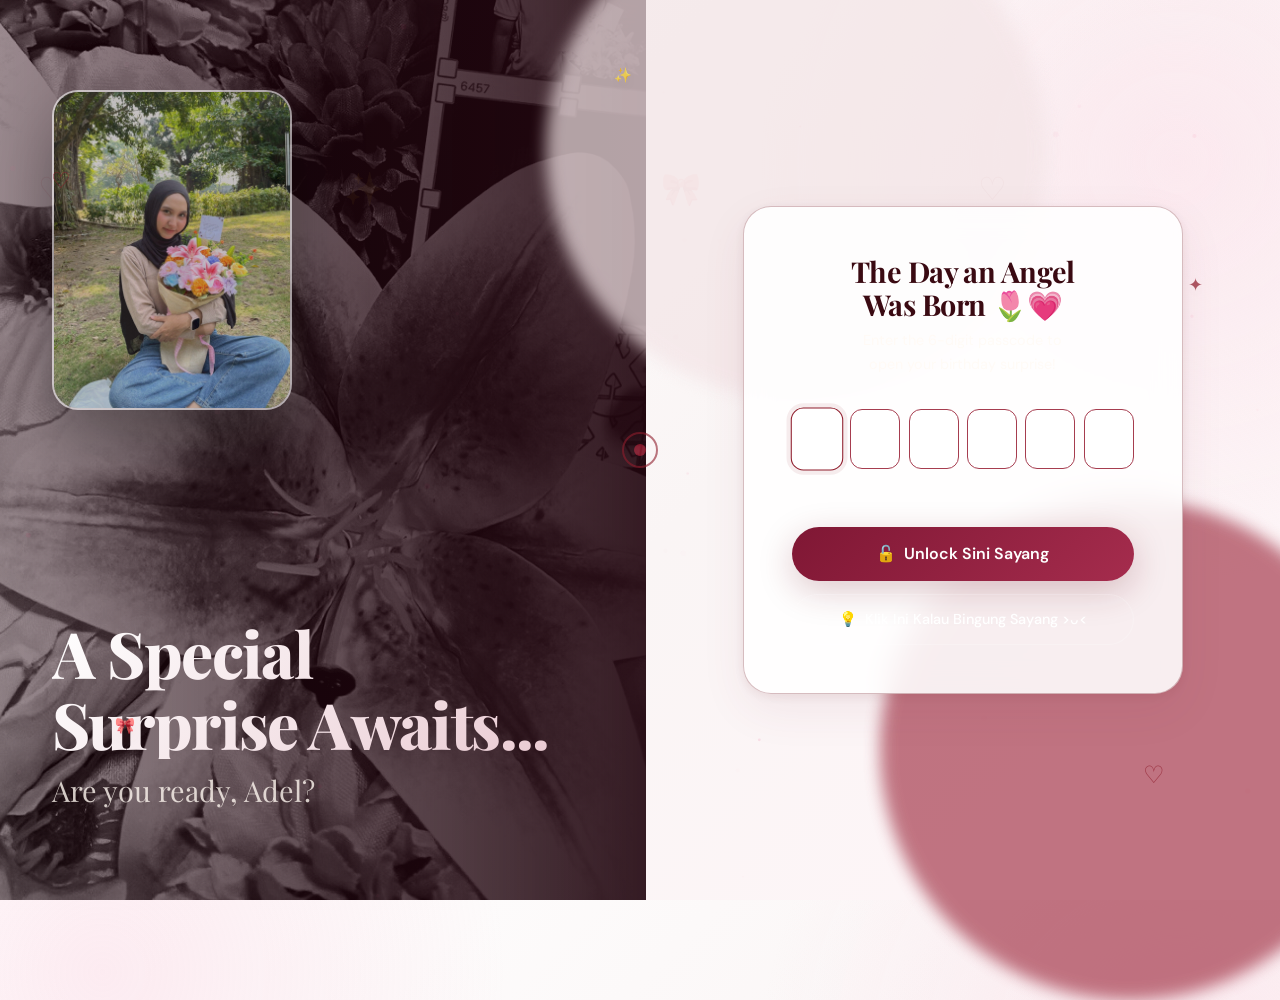
==== index.html @ 8560f9b0 "first commit" ====
<!DOCTYPE html>
<html lang="en">
<head>
  <meta charset="UTF-8">
  <meta name="viewport" content="width=device-width, initial-scale=1.0">
  <title>Enter the Vault 🔐</title>
  <link href="https://fonts.googleapis.com/css2?family=Playfair+Display:ital,wght@0,400;0,600;0,700;1,400;1,600&family=DM+Sans:wght@400;500;600;700" rel="stylesheet">
  <link rel="stylesheet" href="style.css">
</head>
<body>

  <!-- Custom Cursor -->
  <div id="cursor"></div>
  <div id="cursor-trail"></div>

  <!-- Background Particle Canvas -->
  <canvas id="bg-canvas"></canvas>

  <!-- Main Split Screen Layout -->
  <main class="split-screen">
    
    <!-- Left Panel: Large Visual Storytelling -->
    <div class="split-left">
      <img src="images/adel3.jpg" alt="Birthday Celebration Cover">
      <div class="split-left-overlay"></div>
      <div class="split-left-photo">
         <img src="images/adel1.jpg" alt="Birthday Celebration Cover">
      </div>
      <div class="split-left-content">
        
        <h1 class="split-left-title">A Special Surprise Awaits...</h1>
        <p class="split-left-subtitle">Are you ready to unlock it?</p>
      </div>
    </div>

    <!-- Right Panel: Passcode Entry Card -->
    <div class="split-right">
      <div class="hero-glow glow-1"></div>
      <div class="hero-glow glow-2"></div>
      
      <div class="passcode-card">
        <div class="passcode-title">The Day an Angel Was Born <span aria-hidden="true">🌷💗</span></div>
        <p class="passcode-subtitle">Enter the 6-digit passcode to open your birthday surprise!</p>
        
        <!-- 6-digit Inputs -->
        <div class="passcode-inputs">
          <input type="text" maxlength="1" class="digit-input" data-index="0" inputmode="numeric" pattern="[0-9]*" autocomplete="off" autofocus>
          <input type="text" maxlength="1" class="digit-input" data-index="1" inputmode="numeric" pattern="[0-9]*" autocomplete="off">
          <input type="text" maxlength="1" class="digit-input" data-index="2" inputmode="numeric" pattern="[0-9]*" autocomplete="off">
          <input type="text" maxlength="1" class="digit-input" data-index="3" inputmode="numeric" pattern="[0-9]*" autocomplete="off">
          <input type="text" maxlength="1" class="digit-input" data-index="4" inputmode="numeric" pattern="[0-9]*" autocomplete="off">
          <input type="text" maxlength="1" class="digit-input" data-index="5" inputmode="numeric" pattern="[0-9]*" autocomplete="off">
        </div>

        <div id="error-msg" class="error-message">Incorrect passcode. Try again!</div>

        <button class="btn-primary" id="btn-unlock">
          <span>🔓</span> Unlock Sini Sayang
        </button>
        <button class="btn-secondary" id="btn-hint">
          <span>💡</span> Klik Ini Kalau Bingung Sayang >ᴗ<
        </button>
      </div>
    </div>
  </main>

  <!-- Large Format Passcode Display Overlay (Requirement) -->
  <div class="large-passcode-overlay" id="large-passcode-overlay">
    <div class="large-passcode-content">
      <div class="large-passcode-lbl" id="overlay-lbl">Secret Passcode</div>
      <div class="large-passcode-digits" id="overlay-digits">130905</div>
      <p class="large-passcode-desc" id="overlay-desc">Use this passcode code to unlock your birthday surprise vault.</p>
      <button class="large-passcode-close" id="btn-close-overlay">Got It!</button>
    </div>
  </div>

  <!-- Shared JavaScript Libraries -->
  <script src="shared.js"></script>
  <script>
    const correctCode = "130905";
    const inputs = document.querySelectorAll(".digit-input");
    const errorMsg = document.getElementById("error-msg");
    const btnUnlock = document.getElementById("btn-unlock");
    const btnHint = document.getElementById("btn-hint");
    const overlay = document.getElementById("large-passcode-overlay");
    const overlayLbl = document.getElementById("overlay-lbl");
    const overlayDigits = document.getElementById("overlay-digits");
    const overlayDesc = document.getElementById("overlay-desc");
    const btnCloseOverlay = document.getElementById("btn-close-overlay");

    // Recipient customization lookup
    if (activeConfig && activeConfig.name) {
      document.querySelector(".split-left-subtitle").textContent = `Are you ready, ${activeConfig.name}?`;
    }

    // Auto-focusing next/previous inputs
    inputs.forEach((input, index) => {
      input.addEventListener("input", (e) => {
        const value = e.target.value;
        // Strip non-numbers
        e.target.value = value.replace(/[^0-9]/g, "");
        
        if (e.target.value.length === 1 && index < inputs.length - 1) {
          inputs[index + 1].focus();
        }
        
        // Auto validate if all inputs are full
        checkAutoValidate();
      });

      input.addEventListener("keydown", (e) => {
        if (e.key === "Backspace" && e.target.value.length === 0 && index > 0) {
          inputs[index - 1].focus();
        }
      });
    });

    function getEnteredPasscode() {
      let code = "";
      inputs.forEach(input => code += input.value);
      return code;
    }

    function checkAutoValidate() {
      const enteredCode = getEnteredPasscode();
      if (enteredCode.length === 6) {
        verifyPasscode(enteredCode);
      }
    }

    function verifyPasscode(code) {
      if (code === correctCode) {
        // Success: display passcode on screen in a large glowing format before proceeding
        errorMsg.classList.remove("show");
        playSuccessChime();
        if (window.createFirework) {
          window.createFirework(window.innerWidth / 2, window.innerHeight / 2);
        }

        // Show passcode on screen in large format before going to 2nd file
        overlayLbl.textContent = "Passcode Verified! 🔓";
        overlayDigits.textContent = correctCode;
        overlayDesc.textContent = "Unlocking the birthday surprise... Preparing the party cake!";
        // Hide close button so they don't click it during transition
        btnCloseOverlay.style.display = "none";
        overlay.classList.add("active");

        // Confetti burst
        if (typeof launchConfetti === "function") {
          launchConfetti();
        }

        // Redirect to 2nd page (cake.html) after a short delay
        setTimeout(() => {
          window.location.href = "cake.html";
        }, 2500);

      } else {
        // Error handling
        errorMsg.classList.add("show");
        inputs.forEach(input => {
          input.value = "";
          input.style.borderColor = "var(--primary)";
        });
        inputs[0].focus();
        setTimeout(() => {
          inputs.forEach(input => input.style.borderColor = "var(--border-glass)");
        }, 800);
      }
    }

    // Manual Unlock button click
    btnUnlock.addEventListener("click", () => {
      const code = getEnteredPasscode();
      if (code.length < 6) {
        errorMsg.textContent = "Please fill in all 6 digits!";
        errorMsg.classList.add("show");
        inputs[code.length].focus();
      } else {
        verifyPasscode(code);
      }
    });

    // Reveal passcode clue button click (displays passcode on screen in large format)
    btnHint.addEventListener("click", () => {
      initAudio();
      overlayLbl.textContent = "Passcode Clue 💡";
      overlayDigits.textContent = correctCode;
      overlayDesc.textContent = "Type this code in the boxes to unlock the special birthday surprise.";
      btnCloseOverlay.style.display = "inline-block";
      overlay.classList.add("active");
      playSuccessChime();
    });

    btnCloseOverlay.addEventListener("click", () => {
      overlay.classList.remove("active");
      inputs[0].focus();
    });
  </script>
</body>
</html>
---- style.css ----
/* ─── CUSTOM THEME VARIABLES ────────────────── */
:root {
  --primary: #ff4f7b;
  --primary-glow: rgba(255, 79, 123, 0.4);
  --secondary: #ffd166;
  --secondary-glow: rgba(255, 209, 102, 0.4);
  --accent: #ff9b6a;
  --lilac: #c77dff;
  --cream: #fff8f0;
  --dark: #1a0a2e;
  --mid: #2d124d;
  --bg-glass: rgba(255, 255, 255, 0.04);
  --border-glass: rgba(255, 255, 255, 0.08);
  --font-heading: 'Outfit', sans-serif;
  --font-body: 'DM Sans', sans-serif;
  --font-handwriting: 'Dancing Script', cursive;
  --shadow-glow: 0 8px 32px var(--primary-glow);
}

[data-theme="cosmic"] {
  --primary: #e0aaff;
  --primary-glow: rgba(224, 170, 255, 0.4);
  --secondary: #c77dff;
  --secondary-glow: rgba(199, 125, 255, 0.4);
  --accent: #9d4edd;
  --lilac: #5a189a;
  --dark: #10002b;
  --mid: #240046;
  --cream: #f3e5f5;
  --bg-glass: rgba(255, 255, 255, 0.03);
  --border-glass: rgba(199, 125, 255, 0.15);
}

[data-theme="emerald"] {
  --primary: #52b788;
  --primary-glow: rgba(82, 183, 136, 0.4);
  --secondary: #d4af37;
  --secondary-glow: rgba(212, 175, 55, 0.4);
  --accent: #74c69d;
  --lilac: #2d6a4f;
  --dark: #081c15;
  --mid: #1b4332;
  --cream: #e8f5e9;
  --bg-glass: rgba(255, 255, 255, 0.04);
  --border-glass: rgba(82, 183, 136, 0.15);
}

[data-theme="retro"] {
  --primary: #ff007f;
  --primary-glow: rgba(255, 0, 127, 0.5);
  --secondary: #00ffff;
  --secondary-glow: rgba(0, 255, 255, 0.5);
  --accent: #39ff14;
  --lilac: #bd00ff;
  --dark: #050505;
  --mid: #151515;
  --cream: #f0f0f0;
  --bg-glass: rgba(255, 255, 255, 0.05);
  --border-glass: rgba(255, 0, 127, 0.2);
}

/* ─── BASE RESET & STYLES ──────────────────── */
*, *::before, *::after { box-sizing: border-box; margin: 0; padding: 0; }
html { scroll-behavior: smooth; height: 100%; }
body {
  background: var(--dark);
  color: var(--cream);
  font-family: var(--font-body);
  overflow-x: hidden;
  min-height: 100vh;
  cursor: none;
  transition: background 0.5s ease;
  position: relative;
}

/* Custom Scrollbar */
::-webkit-scrollbar { width: 8px; height: 8px; }
::-webkit-scrollbar-track { background: var(--dark); }
::-webkit-scrollbar-thumb { background: var(--mid); border-radius: 99px; }
::-webkit-scrollbar-thumb:hover { background: var(--primary); }

/* ─── CANVAS CONFETTI BG ────────────────────── */
#bg-canvas {
  position: fixed; inset: 0; z-index: 0; pointer-events: none;
  opacity: .45;
}

/* ─── CUSTOM CURSOR ─────────────────────────── */
#cursor {
  width: 12px; height: 12px;
  background: var(--primary);
  border-radius: 50%;
  position: fixed; top: 0; left: 0;
  pointer-events: none; z-index: 99999;
  transform: translate3d(0, 0, 0) translate(-50%,-50%);
  mix-blend-mode: screen;
  transition: background 0.3s;
}
#cursor-trail {
  width: 36px; height: 36px;
  border: 2px solid var(--secondary);
  border-radius: 50%;
  position: fixed; top: 0; left: 0;
  pointer-events: none; z-index: 99998;
  transform: translate3d(0, 0, 0) translate(-50%,-50%);
  opacity: .6;
  transition: width 0.25s, height 0.25s, border-color 0.25s, background 0.25s;
}

/* ─── KEYFRAME ANIMATIONS ────────────────────── */
@keyframes floatGlow {
  0%,100% { transform: translate(0,0) scale(1); }
  50%      { transform: translate(30px,-30px) scale(1.15); }
}
@keyframes fadeUp   { from { opacity:0; transform:translateY(30px); } to { opacity:1; transform:none; } }
@keyframes fadeDown { from { opacity:0; transform:translateY(-20px); } to { opacity:1; transform:none; } }
@keyframes flicker {
  0% { transform: scale(1) rotate(-2deg); }
  100% { transform: scale(1.1) rotate(2deg); }
}
@keyframes heartbeat {
  0%,100% { transform: scale(1); }
  14%      { transform: scale(1.2); }
  28%      { transform: scale(1); }
  42%      { transform: scale(1.15); }
  56%      { transform: scale(1); }
}
@keyframes riseUp {
  0%   { transform: translateY(0) rotate(-8deg); opacity: 0; }
  10%  { opacity: .7; }
  90%  { opacity: .7; }
  100% { transform: translateY(-110vh) rotate(8deg); opacity: 0; }
}
@keyframes rotateSlow { to { transform: rotate(360deg); } }
@keyframes pulseGlow {
  0%, 100% { box-shadow: 0 0 15px var(--primary-glow); }
  50% { box-shadow: 0 0 30px var(--primary); }
}
@keyframes floatUpStar {
  0% { transform: translateY(100vh) scale(0); opacity: 0; }
  10% { opacity: 1; }
  90% { opacity: 1; }
  100% { transform: translateY(-20vh) translateX(var(--star-tx)) scale(1.5) rotate(720deg); opacity: 0; }
}
@keyframes shake {
  0%, 100% { transform: scale(1.05) rotate(0deg); box-shadow: 0 0 25px var(--secondary); }
  25% { transform: scale(1.05) rotate(-3deg); }
  75% { transform: scale(1.05) rotate(3deg); }
}

/* Confetti Falling */
.confetti-piece {
  position: fixed; top: -10px;
  width: 8px; height: 14px;
  border-radius: 2px;
  pointer-events: none; z-index: 9997;
  animation: confettiFall linear forwards;
}
@keyframes confettiFall {
  0%   { transform: translate(0,0) rotateZ(0deg);   opacity: 1; }
  100% { transform: translate(var(--tx), 100vh) rotateZ(720deg); opacity: 0; }
}

/* ─── GLOWS & BACKGROUND EFFECTS ──────────────── */
.hero-glow {
  position: absolute;
  width: 500px; height: 500px;
  border-radius: 50%;
  filter: blur(120px);
  opacity: .2;
  pointer-events: none;
  z-index: 0;
}
.glow-1 { background: var(--primary); top: -100px; left: -100px; animation: floatGlow 8s ease-in-out infinite; }
.glow-2 { background: var(--lilac); bottom: -100px; right: -100px; animation: floatGlow 10s ease-in-out infinite reverse; }
.glow-3 { background: var(--secondary); top: 35%; left: 35%; width: 250px; height: 250px; animation: floatGlow 6s ease-in-out infinite 2s; }

/* ─── LAYOUTS & CONTAINERS ────────────────────── */
.reveal { opacity: 0; transform: translateY(40px); transition: opacity .8s ease, transform .8s ease; }
.reveal.visible { opacity: 1; transform: none; }

.section-label {
  font-size: .75rem; letter-spacing: .25em; text-transform: uppercase;
  color: var(--lilac); margin-bottom: 0.5rem;
  font-weight: 700;
  text-align: center;
}
.section-title {
  font-family: var(--font-heading);
  font-size: clamp(2rem, 6vw, 3.5rem);
  font-weight: 700;
  text-align: center; margin-bottom: 1rem;
}
.section-title em {
  font-style: italic;
  background: linear-gradient(135deg, var(--secondary), var(--accent));
  -webkit-background-clip: text; -webkit-text-fill-color: transparent; background-clip: text;
}
.divider {
  max-width: 200px; height: 2px; margin: 1rem auto;
  background: linear-gradient(90deg, transparent, var(--secondary), transparent);
}

/* ─── PAGE 1: PASSCODE SPLIT SCREEN ───────────── */
.split-screen {
  display: flex;
  min-height: 100vh;
  width: 100%;
}
.split-left {
  flex: 1.2;
  position: relative;
  background: linear-gradient(135deg, var(--mid), var(--dark));
  display: flex;
  align-items: center;
  justify-content: center;
  overflow: hidden;
}
.split-left img {
  width: 100%;
  height: 100%;
  object-fit: cover;
  opacity: 0.75;
  filter: contrast(1.1) brightness(0.85);
  transition: transform 12s ease;
}
.split-screen:hover .split-left img {
  transform: scale(1.08);
}
.split-left-overlay {
  position: absolute;
  inset: 0;
  background: linear-gradient(to right, rgba(26, 10, 46, 0.4), var(--dark));
  z-index: 1;
}
.split-left-photo {
  position: absolute;
  top: 10%;
  left: 8%;
  width: 240px;
  height: 320px;
  border-radius: 26px;
  overflow: hidden;
  border: 2px solid rgba(255, 255, 255, 0.18);
  box-shadow: 0 30px 70px rgba(0, 0, 0, 0.35);
  background: rgba(255, 255, 255, 0.05);
  z-index: 2;
}
.split-left-photo img {
  width: 100%;
  height: 100%;
  object-fit: cover;
  display: block;
}
.split-left-content {
  position: absolute;
  bottom: 10%;
  left: 8%;
  z-index: 2;
  max-width: 80%;
  text-align: left;
}
.split-left-title {
  font-family: var(--font-heading);
  font-size: clamp(2.5rem, 5vw, 4.5rem);
  font-weight: 800;
  line-height: 1.1;
  background: linear-gradient(135deg, #fff, var(--secondary));
  -webkit-background-clip: text; -webkit-text-fill-color: transparent;
}
.split-left-subtitle {
  font-size: 1.2rem;
  color: rgba(255, 248, 240, 0.8);
  margin-top: 1rem;
  font-family: var(--font-handwriting);
  font-size: 1.8rem;
}

.split-right {
  flex: 1;
  display: flex;
  flex-direction: column;
  align-items: center;
  justify-content: center;
  padding: 3rem;
  position: relative;
  z-index: 2;
}

.passcode-card {
  background: var(--bg-glass);
  border: 1px solid var(--border-glass);
  border-radius: 28px;
  padding: 3rem;
  width: 100%;
  max-width: 440px;
  text-align: center;
  backdrop-filter: blur(20px);
  -webkit-backdrop-filter: blur(20px);
  box-shadow: 0 15px 35px rgba(0,0,0,0.3);
  z-index: 10;
  animation: fadeUp 0.8s ease;
}

.passcode-title {
  font-family: var(--font-heading);
  font-size: 1.8rem;
  font-weight: 700;
  margin-bottom: 0.5rem;
}
.passcode-subtitle {
  font-size: 0.9rem;
  color: rgba(255,248,240,0.6);
  margin-bottom: 2rem;
}

/* Digits entries */
.passcode-inputs {
  display: flex;
  justify-content: space-between;
  gap: 8px;
  margin-bottom: 1.5rem;
}
.digit-input {
  width: 50px;
  height: 60px;
  background: rgba(255,255,255,0.05);
  border: 1px solid var(--border-glass);
  border-radius: 12px;
  font-family: var(--font-heading);
  font-size: 1.8rem;
  font-weight: 700;
  text-align: center;
  color: var(--cream);
  transition: all 0.3s cubic-bezier(0.175, 0.885, 0.32, 1.275);
}
.digit-input:focus {
  outline: none;
  border-color: var(--primary);
  background: rgba(255, 79, 123, 0.1);
  box-shadow: 0 0 12px var(--primary-glow);
  transform: scale(1.05);
}

.btn-primary {
  display: inline-flex;
  align-items: center;
  justify-content: center;
  gap: 8px;
  width: 100%;
  background: linear-gradient(135deg, var(--primary), var(--accent));
  color: #fff;
  border: none;
  border-radius: 99px;
  padding: 0.9rem 2rem;
  font-size: 1rem;
  font-weight: 600;
  cursor: none;
  box-shadow: var(--shadow-glow);
  transition: all 0.3s;
  margin-top: 1rem;
}
.btn-primary:hover {
  transform: translateY(-2px);
  box-shadow: 0 12px 40px var(--primary-glow);
}

.btn-secondary {
  display: inline-flex;
  align-items: center;
  justify-content: center;
  gap: 8px;
  width: 100%;
  background: rgba(255,255,255,0.05);
  border: 1px solid var(--border-glass);
  color: var(--secondary);
  border-radius: 99px;
  padding: 0.8rem 2rem;
  font-size: 0.9rem;
  font-weight: 500;
  cursor: none;
  transition: all 0.3s;
  margin-top: 0.8rem;
}
.btn-secondary:hover {
  background: rgba(255, 209, 102, 0.15);
  border-color: var(--secondary);
}

/* Large Passcode Overlay */
.large-passcode-overlay {
  position: fixed;
  inset: 0;
  background: rgba(10, 3, 20, 0.95);
  backdrop-filter: blur(25px);
  -webkit-backdrop-filter: blur(25px);
  display: flex;
  flex-direction: column;
  align-items: center;
  justify-content: center;
  z-index: 1000;
  opacity: 0;
  pointer-events: none;
  transition: opacity 0.5s ease;
}
.large-passcode-overlay.active {
  opacity: 1;
  pointer-events: all;
}
.large-passcode-content {
  text-align: center;
  transform: scale(0.9);
  transition: transform 0.5s cubic-bezier(0.175, 0.885, 0.32, 1.275);
}
.large-passcode-overlay.active .large-passcode-content {
  transform: scale(1);
}
.large-passcode-lbl {
  font-size: 1.1rem;
  text-transform: uppercase;
  letter-spacing: 0.3em;
  color: var(--secondary);
  margin-bottom: 1.5rem;
}
.large-passcode-digits {
  font-family: var(--font-heading);
  font-size: clamp(4rem, 15vw, 9rem);
  font-weight: 800;
  line-height: 1;
  letter-spacing: 0.15em;
  padding-left: 0.15em;
  background: linear-gradient(135deg, #fff 20%, var(--primary) 60%, var(--secondary) 100%);
  -webkit-background-clip: text;
  -webkit-text-fill-color: transparent;
  filter: drop-shadow(0 0 30px var(--primary-glow));
  animation: pulseGlow 2.5s infinite;
}
.large-passcode-desc {
  margin-top: 2rem;
  font-size: 1.1rem;
  color: rgba(255,248,240,0.6);
  max-width: 400px;
}
.large-passcode-close {
  margin-top: 3rem;
  background: var(--bg-glass);
  border: 1px solid var(--border-glass);
  padding: 0.8rem 2rem;
  color: var(--cream);
  border-radius: 99px;
  cursor: none;
  font-weight: 600;
  transition: all 0.3s;
}
.large-passcode-close:hover {
  background: var(--cream);
  color: var(--dark);
}

.error-message {
  color: var(--primary);
  font-size: 0.85rem;
  margin-top: 8px;
  height: 18px;
  opacity: 0;
  transition: opacity 0.3s;
}
.error-message.show {
  opacity: 1;
}

/* ─── PAGE 2: CAKE & LOADING SCREEN ───────────── */
.loading-container {
  display: flex;
  flex-direction: column;
  align-items: center;
  justify-content: center;
  min-height: 100vh;
  padding: 2rem;
  text-align: center;
  position: relative;
  z-index: 10;
}
.loading-cake {
  margin-bottom: 2rem;
  animation: bounce 1.8s ease-in-out infinite alternate;
}
@keyframes bounce {
  0% { transform: translateY(0) scale(1); }
  100% { transform: translateY(-15px) scale(1.02); }
}

.loading-cake svg {
  width: 150px;
  height: 150px;
}

.loading-text {
  font-family: var(--font-handwriting);
  font-size: clamp(2rem, 5vw, 3.5rem);
  color: var(--secondary);
  margin-bottom: 0.5rem;
  animation: fadeUp 1s ease;
}
.loading-subtext {
  font-size: 1.1rem;
  color: rgba(255, 248, 240, 0.7);
  margin-bottom: 2.5rem;
  letter-spacing: 0.05em;
}

.progress-container {
  width: 100%;
  max-width: 380px;
  background: rgba(255, 255, 255, 0.05);
  border: 1px solid var(--border-glass);
  height: 8px;
  border-radius: 99px;
  overflow: hidden;
  position: relative;
}
.progress-bar-fill {
  height: 100%;
  background: linear-gradient(90deg, var(--primary), var(--secondary));
  width: 0%;
  border-radius: 99px;
  transition: width 0.1s linear;
}
.progress-counter {
  margin-top: 1rem;
  font-family: var(--font-heading);
  font-size: 1.2rem;
  font-weight: 700;
  color: var(--primary);
}

/* ─── PAGE 3: CELEBRATION & WISH ─────────────── */
.celebration-hero {
  min-height: 100vh;
  display: flex;
  flex-direction: column;
  align-items: center;
  justify-content: center;
  text-align: center;
  padding: 3rem 2rem;
  position: relative;
  z-index: 5;
}
.celebration-title-container {
  margin-bottom: 2rem;
  animation: fadeDown 1.2s cubic-bezier(0.16, 1, 0.3, 1);
}
.celebration-eyebrow {
  font-family: var(--font-handwriting);
  font-size: clamp(2rem, 5vw, 3.2rem);
  color: var(--accent);
  margin-bottom: 0.5rem;
}
.celebration-giant-text {
  font-family: var(--font-heading);
  font-size: clamp(4.5rem, 14vw, 10rem);
  font-weight: 900;
  line-height: 0.9;
  letter-spacing: -0.04em;
  background: linear-gradient(135deg, #fff 10%, var(--primary) 40%, var(--secondary) 85%);
  -webkit-background-clip: text;
  -webkit-text-fill-color: transparent;
  filter: drop-shadow(0 0 40px var(--primary-glow));
}
.celebration-subtitle {
  font-size: 1.25rem;
  color: rgba(255,248,240,0.7);
  max-width: 600px;
  margin: 1.5rem auto 0;
  line-height: 1.6;
}

/* Interactive Wishing Well Component */
.wish-card-panel {
  background: var(--bg-glass);
  border: 1px solid var(--border-glass);
  border-radius: 28px;
  padding: 3rem 2.5rem;
  width: 100%;
  max-width: 580px;
  margin: 4rem auto 0;
  backdrop-filter: blur(16px);
  -webkit-backdrop-filter: blur(16px);
  box-shadow: 0 20px 50px rgba(0,0,0,0.3);
  text-align: center;
  position: relative;
  z-index: 10;
}
.wish-card-panel::before {
  content: '🌟';
  font-size: 2.2rem;
  position: absolute;
  top: -24px;
  left: calc(50% - 1.1rem);
  filter: drop-shadow(0 0 10px var(--secondary));
}
.wish-form {
  display: flex;
  flex-direction: column;
  gap: 1.2rem;
  margin-top: 2rem;
  text-align: left;
}
.wish-input-group {
  display: flex;
  flex-direction: column;
  gap: 0.5rem;
}
.wish-input-group label {
  font-size: 0.75rem;
  font-weight: 700;
  text-transform: uppercase;
  letter-spacing: 0.1em;
  color: var(--secondary);
}
.wish-input, .wish-textarea {
  background: rgba(255,255,255,0.05);
  border: 1px solid var(--border-glass);
  color: var(--cream);
  padding: 0.9rem 1.2rem;
  border-radius: 12px;
  font-family: inherit;
  font-size: 0.95rem;
  transition: all 0.3s;
}
.wish-textarea {
  resize: none;
  height: 100px;
}
.wish-input:focus, .wish-textarea:focus {
  outline: none;
  border-color: var(--primary);
  background: rgba(255, 79, 123, 0.05);
  box-shadow: 0 0 10px rgba(255, 79, 123, 0.2);
}

.candle-interactive-box {
  display: flex;
  flex-direction: column;
  align-items: center;
  margin: 2rem 0;
  position: relative;
}
.glow-star-particle {
  position: fixed;
  pointer-events: none;
  font-size: 1.8rem;
  z-index: 999;
  animation: floatUpStar 2.5s cubic-bezier(0.25, 1, 0.5, 1) forwards;
}

/* Virtual Cake & Candles */
.cake {
  position: relative; width: 200px; height: 160px;
  margin-top: 35px; cursor: pointer;
}
.layer {
  position: absolute; width: 100%; border-radius: 20px 20px 10px 10px;
  box-shadow: 0 8px 25px rgba(0,0,0,0.3);
}
.layer-bottom {
  bottom: 0; height: 60px; background: #8d5b4c;
  border-bottom: 8px solid var(--mid);
}
.layer-bottom::before {
  content:''; position: absolute; top:0; left:0; width:100%; height:15px;
  background: var(--primary); border-radius: 20px 20px 0 0;
}
.layer-middle {
  bottom: 40px; left: 10px; width: 180px; height: 50px;
  background: #f7ede2;
}
.layer-middle::before {
  content:''; position: absolute; top:0; left:0; width:100%; height:12px;
  background: var(--secondary); border-radius: 20px 20px 0 0;
}
.layer-top {
  bottom: 80px; left: 20px; width: 160px; height: 45px;
  background: var(--lilac);
  border-radius: 15px 15px 5px 5px;
}
.layer-top::before {
  content:''; position: absolute; top:0; left:0; width:100%; height:10px;
  background: #fff8f0; border-radius: 15px 15px 0 0;
}
.candles-container {
  position: absolute; bottom: 115px; left: 0; width: 100%;
  display: flex; justify-content: center; gap: 12px;
}
.candle {
  position: relative; width: 8px; height: 40px;
  background: linear-gradient(to right, var(--secondary), var(--accent));
  border-radius: 3px 3px 0 0;
}
.wick {
  position: absolute; top: -5px; left: 3px; width: 2px; height: 5px;
  background: #2a085c;
}
.flame {
  position: absolute; top: -16px; left: -2px; width: 12px; height: 18px;
  background: radial-gradient(circle at bottom, #fff, var(--secondary) 40%, var(--primary) 80%);
  border-radius: 50% 50% 20% 20% / 60% 60% 40% 40%;
  animation: flicker 1s infinite alternate;
  box-shadow: 0 0 15px var(--secondary);
  z-index: 50;
  transition: transform 0.3s ease, opacity 0.3s ease;
}
.flame.blown {
  transform: scale(0); opacity: 0; pointer-events: none;
}

/* Sticky Wishes Wall */
.wishes-section {
  padding: 6rem 2rem;
  max-width: 1000px;
  margin: 0 auto;
  position: relative;
  z-index: 5;
}
.wishes-grid {
  display: grid;
  grid-template-columns: repeat(auto-fill, minmax(260px, 1fr));
  grid-auto-rows: minmax(320px, auto);
  gap: 2rem;
  width: 100%;
  margin-top: 3rem;
  align-items: stretch;
}
.sticky-note {
  background: #6B0F1A; color: #fff;
  padding: 2.2rem 1.8rem; border-radius: 4px;
  box-shadow: 5px 10px 20px rgba(0,0,0,0.2);
  min-height: 320px; display: flex; flex-direction: column;
  justify-content: space-between;
  position: relative;
  transform: rotate(var(--rot));
  transition: transform 0.3s, box-shadow 0.3s;
}
.sticky-note::before {
  content: ''; position: absolute; top: 0; left: 0; right: 0; height: 12px;
  background: rgba(0,0,0,0.06);
}
.sticky-note::after {
  content: '📌'; position: absolute; top: -14px; left: calc(50% - 10px);
  font-size: 1.3rem;
}
.sticky-note:hover {
  transform: scale(1.06) rotate(0deg);
  box-shadow: 10px 15px 30px rgba(0,0,0,0.3);
  z-index: 10;
}
.sticky-note.color-pink { background: #8F1D2C; color: #FFFFFF; }
.sticky-note.color-blue { background: #a2e2fc; color: #022d42; }
.sticky-note.color-purple { background: #A63D4F; color: #FFFFFF; }
.sticky-note.color-gold { background: #ffe494; color: #403002; }
.sticky-note.color-green { background: #b4f5cd; color: #033014; }
.sticky-note.color-black { background: #2d2d2d; color: #ffffff; }
.sticky-icon { font-size: 2rem; margin-bottom: 0.5rem; }
.sticky-text { font-family: var(--font-handwriting); font-size: 1.35rem; line-height: 1.5; flex-grow: 1; overflow-wrap: break-word; word-break: break-word; }
.sticky-author { text-align: right; font-size: 0.85rem; font-weight: 700; margin-top: 1rem; opacity: 0.75; overflow-wrap: break-word; word-break: break-word; }

/* ─── PAGE 4: PHOTO GALLERY CAROUSEL ────────── */
.gallery-container {
  max-width: 900px;
  margin: 3rem auto 0;
  padding: 0 2rem;
  position: relative;
  z-index: 5;
}
.gallery-slider-wrapper {
  position: relative;
  width: 100%;
  overflow: hidden;
  border-radius: 20px;
  min-height: 440px;
  display: flex;
  align-items: center;
}
.gallery-slides {
  display: flex;
  transition: transform 0.6s cubic-bezier(0.25, 1, 0.5, 1);
  width: 100%;
  height: 100%;
}
.gallery-slide-item {
  min-width: 100%;
  padding: 1rem;
  display: flex;
  justify-content: center;
  align-items: center;
}

/* Polaroid Card formatting */
.polaroid-card {
  background: #fff;
  padding: 1.2rem 1.2rem 2.8rem 1.2rem;
  box-shadow: 0 15px 35px rgba(0,0,0,0.35);
  border-radius: 4px;
  width: 100%;
  max-width: 320px;
  transform: rotate(var(--rot, 0deg));
  transition: transform 0.4s ease, box-shadow 0.3s;
  cursor: none;
}
.polaroid-card:hover {
  transform: scale(1.05) rotate(0deg);
  box-shadow: 0 25px 50px rgba(0,0,0,0.45);
}
.polaroid-card {
  --img-pos-y: 20%; /* default vertical focus for images (tune this value) */
}

.polaroid-card img {
  width: 100%;
  height: 280px; /* slightly taller so subject fits better */
  object-fit: cover; /* fill the frame while preserving aspect ratio */
  object-position: center var(--img-pos-y); /* vertical offset to better show heads */
  transition: object-position 180ms ease; /* smooth adjustments when changing the var */
  border: 1px solid rgba(0,0,0,0.08);
}
.polaroid-caption {
  font-family: var(--font-handwriting);
  font-size: 1.6rem;
  color: #2d1a5c;
  text-align: center;
  margin-top: 1rem;
  font-weight: 700;
}

/* Slider navigation arrows */
.slider-arrow {
  position: absolute;
  top: 50%;
  transform: translateY(-50%);
  width: 50px;
  height: 50px;
  border-radius: 50%;
  background: var(--bg-glass);
  border: 1px solid var(--border-glass);
  color: var(--cream);
  font-size: 1.2rem;
  display: flex;
  align-items: center;
  justify-content: center;
  cursor: none;
  z-index: 10;
  transition: all 0.3s;
  backdrop-filter: blur(10px);
}
.slider-arrow:hover {
  background: var(--primary);
  border-color: var(--primary);
  color: #fff;
  box-shadow: 0 0 15px var(--primary-glow);
}
.slider-arrow.prev { left: 0px; }
.slider-arrow.next { right: 0px; }

.slider-dots {
  display: flex;
  justify-content: center;
  gap: 8px;
  margin-top: 2rem;
}
.slider-dot {
  width: 10px;
  height: 10px;
  border-radius: 50%;
  background: rgba(255,255,255,0.2);
  border: none;
  cursor: none;
  transition: all 0.3s;
}
.slider-dot.active {
  background: var(--primary);
  width: 24px;
  border-radius: 99px;
  box-shadow: 0 0 10px var(--primary-glow);
}

/* ─── MUSIC PLAYER ──────────────────────────── */
.music-section {
  padding: 5rem 2rem;
  text-align: center;
  position: relative;
  z-index: 5;
}
.music-player {
  display: inline-flex; flex-direction: column; align-items: center;
  background: var(--bg-glass);
  border: 1px solid var(--border-glass);
  backdrop-filter: blur(12px);
  -webkit-backdrop-filter: blur(12px);
  border-radius: 28px; padding: 2.5rem 3rem;
  max-width: 360px; width: 100%;
  margin: 2rem auto 0;
  gap: 1.5rem;
  box-shadow: 0 15px 40px rgba(0,0,0,0.25);
}
.music-cover {
  width: 130px; height: 130px; border-radius: 50%;
  background: linear-gradient(135deg, var(--primary), var(--lilac), var(--secondary));
  display: flex; align-items: center; justify-content: center;
  font-size: 3.2rem;
  box-shadow: 0 0 40px var(--primary-glow);
  animation: spin 8s linear infinite paused;
}
.music-cover.playing { animation-play-state: running; }

.music-info { text-align: center; }
.music-title {
  font-family: var(--font-heading);
  font-size: 1.25rem; font-weight: 700;
}
.music-sub { font-size: .8rem; color: rgba(255,248,240,.4); margin-top: .2rem; }
.music-controls { display: flex; align-items: center; gap: 1.5rem; }
.ctrl-btn {
  background: none; border: none; cursor: none;
  color: rgba(255,248,240,.5); font-size: 1.4rem;
  transition: color .2s, transform .2s;
}
.ctrl-btn:hover { color: var(--secondary); transform: scale(1.2); }
.ctrl-btn.main {
  width: 56px; height: 56px; border-radius: 50%;
  background: linear-gradient(135deg, var(--primary), var(--accent));
  color: #fff; font-size: 1.5rem;
  display: flex; align-items: center; justify-content: center;
  box-shadow: 0 8px 30px var(--primary-glow);
  transition: transform .2s, box-shadow .2s;
}
.ctrl-btn.main:hover { transform: scale(1.1); box-shadow: 0 12px 40px var(--primary-glow); }
.progress-bar {
  width: 100%; height: 4px;
  background: rgba(255,255,255,.1); border-radius: 99px; overflow: hidden;
}
.progress-fill {
  height: 100%;
  background: linear-gradient(90deg, var(--primary), var(--secondary));
  border-radius: 99px; width: 0%;
  transition: width 0.1s linear;
}

/* ─── TIMELINE ──────────────────────────────── */
.timeline-section {
  padding: 6rem 2rem;
  max-width: 750px;
  margin: 0 auto;
  position: relative;
  z-index: 5;
}
.timeline {
  position: relative; margin-top: 3.5rem;
}
.timeline::before {
  content: ''; position: absolute; left: 50%; top: 0; bottom: 0;
  width: 2px;
  background: linear-gradient(180deg, var(--primary), var(--lilac), transparent);
  transform: translateX(-50%);
}
.tl-item {
  display: flex; align-items: flex-start; gap: 2.5rem;
  margin-bottom: 3.5rem; position: relative;
}
.tl-item:nth-child(even) { flex-direction: row-reverse; }
.tl-content {
  flex: 1;
  background: var(--bg-glass);
  border: 1px solid var(--border-glass);
  backdrop-filter: blur(12px);
  -webkit-backdrop-filter: blur(12px);
  border-radius: 20px; padding: 1.6rem 1.8rem;
  transition: transform .3s, border-color .3s;
}
.tl-content:hover {
  transform: translateY(-4px); border-color: var(--secondary-glow);
}
.tl-dot {
  width: 44px; height: 44px; border-radius: 50%; flex-shrink: 0;
  background: linear-gradient(135deg, var(--primary), var(--lilac));
  display: flex; align-items: center; justify-content: center;
  font-size: 1.3rem;
  box-shadow: 0 0 20px var(--primary-glow);
  z-index: 1;
}
.tl-year {
  font-size: .8rem; letter-spacing: .15em; text-transform: uppercase;
  color: var(--secondary); margin-bottom: .4rem;
  font-weight: 700;
}
.tl-title {
  font-family: var(--font-heading);
  font-weight: 700; font-size: 1.1rem;
}
.tl-desc {
  font-size: .9rem; color: rgba(255,248,240,.6);
  margin-top: .4rem; line-height: 1.6;
}

/* ─── CUSTOM DRAWER DRAWER ────────────────────── */
.customizer-toggle {
  position: fixed; bottom: 25px; right: 25px;
  width: 56px; height: 56px; border-radius: 50%;
  background: linear-gradient(135deg, var(--primary), var(--accent));
  box-shadow: 0 8px 30px var(--primary-glow);
  display: flex; align-items: center; justify-content: center;
  font-size: 1.5rem; color: #fff; cursor: none; z-index: 9999;
  border: none; transition: transform 0.3s, box-shadow 0.3s;
  animation: rotateSlow 15s linear infinite;
}
.customizer-toggle:hover {
  transform: scale(1.1); box-shadow: 0 12px 40px var(--primary-glow);
}

.drawer {
  position: fixed; top: 0; right: -400px; width: 400px; height: 100vh;
  background: rgba(26, 10, 46, 0.96);
  backdrop-filter: blur(20px);
  -webkit-backdrop-filter: blur(20px);
  border-left: 1px solid var(--border-glass);
  box-shadow: -10px 0 40px rgba(0,0,0,0.5);
  z-index: 100000; display: flex; flex-direction: column;
  transition: right 0.4s cubic-bezier(0.16, 1, 0.3, 1);
}
.drawer.open { right: 0; }

.drawer-header {
  padding: 1.5rem; border-bottom: 1px solid var(--border-glass);
  display: flex; justify-content: space-between; align-items: center;
}
.drawer-title { font-family: var(--font-heading); font-size: 1.25rem; font-weight: 700; color: var(--secondary); }
.drawer-close { background: none; border: none; font-size: 1.8rem; color: var(--cream); cursor: none; }

.drawer-content {
  padding: 1.5rem; overflow-y: auto; flex-grow: 1;
  display: flex; flex-direction: column; gap: 1.2rem;
}
.form-group {
  display: flex; flex-direction: column; gap: 0.4rem;
  text-align: left;
}
.form-label { font-size: 0.8rem; font-weight: 700; text-transform: uppercase; letter-spacing: 0.05em; color: rgba(255,248,240,0.6); }
.form-control {
  background: rgba(255,255,255,0.05); border: 1px solid var(--border-glass);
  border-radius: 8px; padding: 0.65rem 0.8rem; color: var(--cream);
  font-family: inherit; font-size: 0.9rem; transition: border-color 0.2s;
}
.form-control:focus { outline: none; border-color: var(--primary); }

.theme-options {
  display: flex; gap: 0.6rem; margin-top: 0.2rem;
}
.theme-opt {
  flex: 1; height: 36px; border-radius: 8px; border: 2px solid transparent;
  cursor: none; display: flex; align-items: center; justify-content: center;
  font-size: 0.75rem; font-weight: 700; text-transform: uppercase; color: #fff;
  transition: all 0.2s;
  text-shadow: 0 1px 3px rgba(0,0,0,0.4);
}
.theme-opt.selected { border-color: #fff; transform: scale(1.04); }
.theme-opt.theme-rose { background: linear-gradient(135deg, #ff4f7b, #ffd166); }
.theme-opt.theme-cosmic { background: linear-gradient(135deg, #e0aaff, #5a189a); }
.theme-opt.theme-emerald { background: linear-gradient(135deg, #52b788, #d4af37); }
.theme-opt.theme-retro { background: linear-gradient(135deg, #ff007f, #00ffff); }

.drawer-footer {
  padding: 1.5rem; border-top: 1px solid var(--border-glass);
  display: flex; flex-direction: column; gap: 0.8rem;
}
.drawer-btn {
  width: 100%; padding: 0.8rem; border-radius: 10px; font-weight: 700;
  font-size: 0.9rem; border: none; cursor: none; transition: all 0.3s;
  display: flex; align-items: center; justify-content: center; gap: 0.5rem;
}
.drawer-btn.save { background: linear-gradient(135deg, var(--primary), var(--accent)); color: #fff; }
.drawer-btn.save:hover { box-shadow: 0 4px 15px var(--primary-glow); }
.drawer-btn.reset { background: rgba(255,255,255,0.05); color: rgba(255,248,240,0.6); }
.drawer-btn.reset:hover { background: rgba(255,255,255,0.1); color: var(--cream); }

/* ─── FOOTER ────────────────────────────────── */
footer {
  position: relative; z-index: 5;
  text-align: center; padding: 4rem 2rem;
  border-top: 1px solid rgba(255,255,255,.06);
}
.footer-heart {
  font-size: 2.5rem;
  display: inline-block;
  animation: heartbeat 1.2s ease-in-out infinite;
}
.footer-text {
  font-family: var(--font-handwriting);
  font-size: 1.8rem; color: rgba(255,248,240,.5);
  margin-top: .6rem;
}

/* ─── MEDIA QUERY RESPONSIVENESS ────────────── */
@media (max-width: 900px) {
  .split-screen {
    flex-direction: column;
  }
  .split-left {
    min-height: 40vh;
  }
  .split-left-content {
    bottom: 8%;
    left: 8%;
  }
  .split-right {
    padding: 2.5rem 1.5rem;
  }
  .passcode-card {
    padding: 2.2rem 1.5rem;
  }
}
@media (max-width: 600px) {
  .slider-arrow {
    display: none; /* Swipe/drag or dots are better on mobile */
  }
  .timeline::before { left: 20px; }
  .tl-item, .tl-item:nth-child(even) { flex-direction: row; }
  .music-player { padding: 2rem 1.5rem; }
  .drawer { width: 100%; right: -100%; }
}


/* ═══════════════════════════════════════════════
   MAROON BIRTHDAY THEME
   Visual-only enhancement — existing interactions preserved.
   ═══════════════════════════════════════════════ */
:root {
  --primary: #6B0F1A !important;
  --primary-glow: rgba(107,15,26,.28) !important;
  --secondary: #8F1D2C !important;
  --secondary-glow: rgba(143,29,44,.20) !important;
  --accent: #B33A4B !important;
  --lilac: #A63D4F !important;
  --cream: #3A0A12 !important;
  --dark: #FAF5F5 !important;
  --mid: #F3E4E6 !important;
  --bg-glass: rgba(255,255,255,.82) !important;
  --border-glass: rgba(107,15,26,.28) !important;
  --shadow-glow: 0 10px 35px rgba(107,15,26,.22) !important;
  --font-heading: 'Outfit', sans-serif;
  --font-body: 'DM Sans', sans-serif;
  --font-handwriting: 'Dancing Script', cursive;
}
[data-theme="cosmic"], [data-theme="emerald"], [data-theme="retro"], [data-theme="rose"] {
  --primary: #6B0F1A !important;
  --primary-glow: rgba(107,15,26,.28) !important;
  --secondary: #8F1D2C !important;
  --secondary-glow: rgba(143,29,44,.20) !important;
  --accent: #B33A4B !important;
  --lilac: #A63D4F !important;
  --dark: #FAF5F5 !important;
  --mid: #F3E4E6 !important;
  --cream: #3A0A12 !important;
  --bg-glass: rgba(255,255,255,.82) !important;
  --border-glass: rgba(107,15,26,.28) !important;
}
body {
  background:
    radial-gradient(circle at 8% 8%, rgba(248,187,208,.28), transparent 28%),
    radial-gradient(circle at 92% 18%, rgba(252,228,236,.7), transparent 30%),
    linear-gradient(135deg,#fff,#FAF5F5 55%,#fff5f8) !important;
  color: #3A0A12 !important;
  cursor: auto;
}
body::before {
  content: "♡   ✨   🎀   ♡";
  position: fixed; inset: 0; pointer-events:none; z-index: 1;
  color: rgba(143,29,44,.10); font-size: 2rem; letter-spacing: 5vw;
  padding: 6vh 3vw; white-space: pre-wrap; line-height: 30vh;
}
#bg-canvas { opacity: .20 !important; z-index: 1; }
#cursor, #cursor-trail { z-index: 100001; }
::selection { background:#A63D4F; color:#3A0A12; }
::-webkit-scrollbar-track { background:#F8F0F2; }
::-webkit-scrollbar-thumb { background:#A63D4F; }
::-webkit-scrollbar-thumb:hover { background:#8F1D2C; }

h1,h2,h3,h4,.section-title,.celebration-giant-text,.split-left-title {
  color:#6B0F1A !important;
}
.section-label,.celebration-eyebrow,.tl-year {
  color:#8F1D2C !important;
}
.section-title,.celebration-giant-text {
  text-shadow: 0 5px 24px rgba(143,29,44,.10);
}
.divider {
  background: linear-gradient(90deg,transparent,#6B0F1A,#8F1D2C,#6B0F1A,transparent) !important;
  box-shadow:0 0 15px rgba(107,15,26,.22);
}
.hero-glow {
  opacity:.7 !important;
  filter:blur(8px);
}
.glow-1 { background:#F3E4E6 !important; }
.glow-2 { background:#A63D4F !important; }
.glow-3 { background:#E8C7CC !important; }

button, .btn, .cta-button, .drawer-btn {
  border-radius:999px !important;
  transition:transform .25s ease, box-shadow .25s ease, filter .25s ease !important;
}
button:hover, .btn:hover, .cta-button:hover, .drawer-btn:hover {
  transform:translateY(-2px) scale(1.025);
}
button:active, .btn:active, .cta-button:active, .drawer-btn:active {
  transform:scale(.97);
}
.cta-button, .drawer-btn.save, .customizer-toggle {
  background:linear-gradient(135deg,#6B0F1A,#8F1D2C) !important;
  box-shadow:0 10px 28px rgba(143,29,44,.20) !important;
}
.passcode-card,.tl-content,.music-player,.wish-card,.message-card,.letter-card,.card,
.gallery-card,.video-card {
  background:rgba(255,255,255,.88) !important;
  border-color:rgba(107,15,26,.28) !important;
  box-shadow:0 16px 45px rgba(122,48,75,.08), 0 3px 12px rgba(107,15,26,.08) !important;
  backdrop-filter:blur(14px);
  -webkit-backdrop-filter:blur(14px);
}
.passcode-card:hover,.tl-content:hover,.wish-card:hover,.gallery-card:hover {
  border-color:#6B0F1A !important;
  box-shadow:0 18px 50px rgba(143,29,44,.12) !important;
}
input,textarea,select,.form-control {
  background:#fff !important;
  color:#3A0A12 !important;
  border-color:#A63D4F !important;
}
input:focus,textarea:focus,.form-control:focus {
  border-color:#8F1D2C !important;
  box-shadow:0 0 0 4px rgba(143,29,44,.08) !important;
}
.drawer {
  background:rgba(255,250,251,.97) !important;
  border-left-color:#A63D4F !important;
  box-shadow:-12px 0 40px rgba(122,48,75,.12) !important;
}
.drawer-close { color:#6B0F1A !important; }
.form-label { color:#7A3542 !important; }
.drawer-btn.reset {
  background:#F3E4E6 !important; color:#6B0F1A !important;
}
.theme-opt { text-shadow:none !important; color:#fff !important; }
.theme-opt.theme-rose,.theme-opt.theme-cosmic,.theme-opt.theme-emerald,.theme-opt.theme-retro {
  background:linear-gradient(135deg,#A63D4F,#8F1D2C) !important;
}
footer {
  border-top-color:#F3E4E6 !important;
  background:rgba(255,255,255,.45);
}
.footer-text { color:#8F5360 !important; }
.tl-desc { color:#76505A !important; }

/* Scrapbook / polaroid treatment for common gallery/photo elements */
.gallery-item img,.photo-card img,.polaroid img,.memory-photo img {
  border-radius:10px !important;
}
.polaroid,.photo-card,.gallery-item {
  background:#fff !important;
  border:1px solid #A63D4F !important;
  box-shadow:0 12px 30px rgba(122,48,75,.10) !important;
}
.polaroid:nth-child(odd),.photo-card:nth-child(odd) { transform:rotate(-1.5deg); }
.polaroid:nth-child(even),.photo-card:nth-child(even) { transform:rotate(1.5deg); }
.polaroid:hover,.photo-card:hover,.gallery-item:hover {
  transform:translateY(-7px) rotate(0deg) scale(1.015) !important;
}

/* Cute decorative layer */
.girl-decor {
  position:fixed; z-index:2; pointer-events:none; user-select:none;
  color:#8F1D2C; opacity:.72; font-family:var(--font-handwriting);
  text-shadow:0 5px 18px rgba(143,29,44,.12);
  animation:girlFloat 5s ease-in-out infinite;
}
.girl-decor.d1 {left:4%;top:18%;font-size:1.35rem;}
.girl-decor.d2 {right:6%;top:30%;font-size:1.1rem;animation-delay:1s;}
.girl-decor.d3 {left:9%;bottom:18%;font-size:1rem;animation-delay:2s;}
.girl-decor.d4 {right:9%;bottom:12%;font-size:1.5rem;animation-delay:3s;}
.girl-decor.d5 {left:48%;top:7%;font-size:.9rem;animation-delay:.5s;}
@keyframes girlFloat {
  0%,100%{transform:translateY(0) rotate(-4deg);opacity:.45}
  50%{transform:translateY(-12px) rotate(4deg);opacity:.9}
}
@keyframes softHeartPulse {
  0%,100%{transform:scale(1)}
  50%{transform:scale(1.12)}
}
.footer-heart { color:#8F1D2C; animation:softHeartPulse 1.4s ease-in-out infinite !important; }
@media (max-width:700px){
  body::before { font-size:1.25rem; letter-spacing:3vw; }
  .girl-decor.d3,.girl-decor.d4 { display:none; }
}



/* ═══════════════════════════════════════════════
   RESPONSIVE POLISH • MOBILE + TABLET + DESKTOP
   Keeps existing functionality while improving typography
   and spacing across screen sizes.
   ═══════════════════════════════════════════════ */
html { font-size: 16px; }
img { max-width: 100%; }
button, input, textarea, select { font: inherit; }

/* Index / vault page typography */
.split-left-content {
  width: min(84%, 720px);
  max-width: 720px;
}
.split-left-title {
  margin: 0;
  text-wrap: balance;
  letter-spacing: -0.025em;
}
.split-left-subtitle {
  margin: .75rem 0 0;
  line-height: 1.35;
  text-wrap: balance;
}
.passcode-title {
  line-height: 1.15;
  letter-spacing: -0.02em;
  text-wrap: balance;
}
.passcode-subtitle {
  line-height: 1.65;
  max-width: 34rem;
  margin-left: auto;
  margin-right: auto;
  text-wrap: balance;
}
.section-title, .section-label, .tl-title, .tl-desc,
.card h3, .card p, .wish-card h3, .wish-card p,
.message-card h3, .message-card p, .letter-card p {
  overflow-wrap: anywhere;
}

/* Prevent wide flex/grid children from causing horizontal scrolling */
.split-left, .split-right, .passcode-card,
main, section, article, .card, .gallery-card, .video-card,
.music-player, .letter-card, .message-card, .wish-card, .tl-content {
  min-width: 0;
}

@media (max-width: 1100px) {
  .split-left-title { font-size: clamp(2.35rem, 5vw, 3.8rem); }
  .split-left-photo { width: 190px; height: 255px; }
  .split-right { padding: 2.25rem; }
}

@media (max-width: 900px) {
  .split-screen {
    min-height: 100svh;
    flex-direction: column;
  }
  .split-left {
    flex: none;
    min-height: 46svh;
    height: auto;
  }
  .split-left > img {
    position: absolute;
    inset: 0;
  }
  .split-left-overlay {
    background: linear-gradient(180deg, rgba(255,255,255,.04) 0%, rgba(255,250,251,.16) 45%, rgba(255,250,251,.94) 100%) !important;
  }
  .split-left-photo {
    top: 7%;
    left: 7%;
    width: clamp(120px, 25vw, 180px);
    height: clamp(160px, 34vw, 240px);
  }
  .split-left-content {
    left: 7%;
    bottom: 7%;
    width: 86%;
    max-width: 680px;
  }
  .split-left-title {
    max-width: 12ch;
    font-size: clamp(2.25rem, 7vw, 3.6rem);
    line-height: 1.05;
  }
  .split-left-subtitle {
    font-size: clamp(1.35rem, 3.8vw, 1.75rem);
  }
  .split-right {
    flex: none;
    width: 100%;
    min-height: 54svh;
    padding: clamp(1.25rem, 5vw, 2.5rem);
  }
  .passcode-card {
    max-width: 560px;
    padding: clamp(1.5rem, 5vw, 2.4rem);
  }
  .passcode-inputs {
    justify-content: center;
    gap: clamp(7px, 2vw, 12px);
  }
}

@media (max-width: 600px) {
  body { overflow-x: hidden; }
  .split-left {
    min-height: 48svh;
  }
  .split-left-photo {
    top: 6%;
    left: 6%;
    width: 112px;
    height: 150px;
    border-radius: 18px;
    box-shadow: 0 14px 35px rgba(122,48,75,.14);
  }
  .split-left-content {
    left: 6%;
    bottom: 7%;
    width: 88%;
  }
  .split-left-title {
    max-width: 11ch;
    font-size: clamp(2rem, 10vw, 2.8rem);
    line-height: 1.03;
    letter-spacing: -0.035em;
  }
  .split-left-subtitle {
    margin-top: .55rem;
    font-size: clamp(1.25rem, 6vw, 1.55rem);
  }
  .split-right {
    min-height: 52svh;
    padding: 1rem;
    align-items: stretch;
  }
  .passcode-card {
    width: 100%;
    max-width: none;
    padding: 1.35rem 1rem 1.25rem;
    border-radius: 24px;
  }
  .passcode-title {
    font-size: clamp(1.45rem, 6vw, 1.8rem);
  }
  .passcode-subtitle {
    font-size: .84rem;
    line-height: 1.55;
    margin-bottom: 1.35rem;
  }
  .passcode-inputs {
    gap: 6px;
    margin-bottom: 1.1rem;
  }
  .digit-input {
    flex: 1 1 0;
    width: auto;
    max-width: 52px;
    min-width: 0;
    height: 54px;
    border-radius: 13px;
    font-size: 1.5rem;
  }
  .btn-primary, .btn-secondary {
    min-height: 48px;
    padding: .75rem 1rem;
    font-size: .9rem;
  }
  .hero-glow { width: 260px; height: 260px; }
  .large-passcode-content {
    width: min(90vw, 480px);
    padding: 1rem;
  }
  .large-passcode-lbl {
    font-size: .75rem;
    letter-spacing: .16em;
  }
  .large-passcode-digits {
    font-size: clamp(3rem, 17vw, 5.5rem);
    letter-spacing: .08em;
  }
  .large-passcode-desc {
    max-width: 320px;
    margin: 1.25rem auto 0;
    font-size: .9rem;
    line-height: 1.55;
  }
  .large-passcode-close { margin-top: 1.75rem; }

  /* General pages: readable gutters and headings */
  .section-title {
    font-size: clamp(1.8rem, 9vw, 2.6rem);
    line-height: 1.1;
    padding-inline: .75rem;
  }
  .section-label {
    font-size: .68rem;
    letter-spacing: .16em;
  }
  .divider { max-width: 130px; }
  .music-player { padding: 1.25rem 1rem; }
  footer { padding: 2.5rem 1rem; }
  .footer-text { font-size: 1.45rem; }
}

@media (max-width: 380px) {
  .split-left { min-height: 45svh; }
  .split-left-photo { width: 96px; height: 128px; }
  .split-left-title { font-size: 1.85rem; }
  .split-left-subtitle { font-size: 1.15rem; }
  .passcode-card { padding-inline: .75rem; }
  .passcode-inputs { gap: 4px; }
  .digit-input { height: 50px; font-size: 1.35rem; }
}

/* Devices without hover should never rely on hover-only behavior. */
@media (hover: none), (pointer: coarse) {
  #cursor, #cursor-trail { display: none !important; }
  .split-screen:hover .split-left img { transform: none; }
  button:hover, .btn:hover, .cta-button:hover, .drawer-btn:hover { transform: none; }
}

@media (prefers-reduced-motion: reduce) {
  *, *::before, *::after {
    scroll-behavior: auto !important;
    animation-duration: .01ms !important;
    animation-iteration-count: 1 !important;
    transition-duration: .01ms !important;
  }
}

/* =========================================================
   BIRTHDAY REDESIGN — MAROON / WHITE + MOBILE FIRST
   ========================================================= */
:root {
  --primary: #7f1734;
  --primary-glow: rgba(127, 23, 52, .30);
  --secondary: #ffffff;
  --secondary-glow: rgba(255,255,255,.25);
  --accent: #b85c73;
  --lilac: #e8c7cf;
  --cream: #fffaf9;
  --dark: #240811;
  --mid: #4a1021;
  --bg-glass: rgba(255,255,255,.075);
  --border-glass: rgba(255,255,255,.14);
  --font-heading: 'Playfair Display', serif;
  --font-body: 'DM Sans', sans-serif;
  --font-handwriting: 'Playfair Display', serif;
  --shadow-glow: 0 12px 35px rgba(127,23,52,.28);
}

/* All selectable themes now stay within the requested maroon/white palette. */
[data-theme="cosmic"], [data-theme="emerald"], [data-theme="retro"], [data-theme="rose"] {
  --primary: #7f1734;
  --primary-glow: rgba(127,23,52,.30);
  --secondary: #ffffff;
  --secondary-glow: rgba(255,255,255,.25);
  --accent: #b85c73;
  --lilac: #e8c7cf;
  --dark: #240811;
  --mid: #4a1021;
  --cream: #fffaf9;
  --bg-glass: rgba(255,255,255,.075);
  --border-glass: rgba(255,255,255,.14);
}

html, body { max-width: 100%; }
body {
  background:
    radial-gradient(circle at 15% 10%, rgba(184,92,115,.18), transparent 30%),
    radial-gradient(circle at 85% 80%, rgba(127,23,52,.16), transparent 32%),
    var(--dark);
  line-height: 1.6;
}
a, button, input, textarea { -webkit-tap-highlight-color: transparent; }
img, video { max-width: 100%; }
button, a { touch-action: manipulation; }

/* Cleaner sections */
.section-title { letter-spacing: -.025em; }
.section-label { color: #e8c7cf; }
.divider { background: linear-gradient(90deg, transparent, #fff, transparent); }

/* PASSCODE / LANDING */
.split-screen { min-height: 100svh; }
.split-left { min-width: 0; background: linear-gradient(135deg,#4a1021,#240811); }
.split-left-overlay { background: linear-gradient(to right, rgba(36,8,17,.18), rgba(36,8,17,.88)); }
.split-left-title {
  background: linear-gradient(135deg,#fff,#e8c7cf);
  -webkit-background-clip:text; background-clip:text;
}
.split-left-photo {
  border-color: rgba(255,255,255,.55);
}
.passcode-card {
  background: rgba(255,255,255,.07);
  border-color: rgba(255,255,255,.18);
}
.digit-input {
  border-color: rgba(255,255,255,.16);
}
.btn-primary {
  background: linear-gradient(135deg,#7f1734,#a52c4d);
  color:#fff;
}
.btn-secondary {
  color:#fff;
  border-color:rgba(255,255,255,.18);
}
.btn-secondary:hover { background:rgba(127,23,52,.45); border-color:#fff; }

/* CELEBRATION */
.celebration-hero {
  padding: 7rem 1.25rem 5rem;
  min-height: auto;
}
.celebration-title-container { width:min(100%, 900px); }
.celebration-giant-text {
  color:#fff;
  letter-spacing:.02em;
}
.celebration-subtitle {
  max-width: 650px;
  margin: 1rem auto 0;
  color: rgba(255,250,249,.72);
}
.wish-card-panel {
  width:min(100%, 760px);
  margin:3rem auto 0;
  padding:clamp(1.5rem,4vw,3rem);
  border-color:rgba(255,255,255,.16);
}
.wish-form { width:100%; }
.candle-interactive-box { width:100%; }
.cake { margin-inline:auto; }
.wishes-section {
  padding: 5rem 1.25rem 6rem;
}
.wishes-grid {
  width:min(100%, 920px);
  margin:3rem auto 0;
  display:flex !important;
  justify-content:center;
  align-items:center;
}
.single-wish-note {
  --rot: 0deg !important;
  width:min(100%, 760px) !important;
  min-height:360px !important;
  padding:clamp(2rem,5vw,4rem) !important;
  transform:rotate(0deg) !important;
  background:
    linear-gradient(145deg, rgba(255,255,255,.98), rgba(255,245,247,.98)) !important;
  color:#4a1021 !important;
  border:1px solid rgba(127,23,52,.12) !important;
  border-radius:24px !important;
  box-shadow:0 25px 70px rgba(0,0,0,.24), 0 4px 0 rgba(127,23,52,.12) !important;
  display:flex;
  flex-direction:column;
  justify-content:center;
  align-items:center;
  text-align:center;
  position:relative;
}
.single-wish-note::before {
  content:"";
  position:absolute;
  top:-12px;
  left:50%;
  transform:translateX(-50%);
  width:100px;
  height:26px;
  border-radius:4px;
  background:rgba(127,23,52,.16);
  box-shadow:0 2px 8px rgba(0,0,0,.08);
}
.single-wish-note .sticky-icon {
  color:#7f1734;
  font-size:2rem;
  margin-bottom:.5rem;
}
.single-wish-note .sticky-kicker {
  font-size:.72rem;
  letter-spacing:.2em;
  text-transform:uppercase;
  font-weight:700;
  color:#a04a61;
  margin-bottom:1.25rem;
}
.single-wish-note .sticky-text {
  max-width:620px;
  color:#4a1021 !important;
  font-family:var(--font-heading);
  font-size:clamp(1.35rem,3.5vw,2.25rem);
  line-height:1.45;
  font-weight:600;
}
.single-wish-note .sticky-author {
  margin-top:1.5rem;
  color:#7f1734 !important;
  font-size:1rem;
  font-weight:600;
}

/* GALLERY */
.music-section {
  width:100%;
  padding-inline:clamp(1rem,4vw,2rem);
}
.gallery-container {
  width:min(100%,900px);
  margin:3rem auto 0;
}
.gallery-slider-wrapper { width:100%; overflow:hidden; }
.gallery-slides { width:100%; }
.polaroid-card {
  max-width:min(100%,560px);
  margin-inline:auto;
}
.polaroid-card img {
  width:100%;
  height:auto;
  max-height:65svh;
  object-fit:cover;
}
.slider-arrow {
  background:rgba(36,8,17,.85);
  border-color:rgba(255,255,255,.2);
}
.timeline-section {
  width:min(100%,900px);
  padding:5rem 1.25rem;
}
.timeline::before { background:linear-gradient(180deg,#7f1734,#e8c7cf,transparent); }

/* VIDEO */
.music-player {
  max-width:760px;
  padding:clamp(1rem,4vw,2rem);
}
.music-player video { width:100%; height:auto; }
footer { padding:3rem 1.25rem; }

/* DRAWER */
.drawer {
  width:min(400px,100vw);
  right:min(-400px,-100vw);
}
.drawer.open { right:0; }
.theme-options { flex-wrap:wrap; }
.theme-opt { min-width:calc(50% - .3rem); cursor:pointer; }

/* Don't force desktop-only custom cursor on touch devices. */
@media (hover:none), (pointer:coarse) {
  body, button, a, input, textarea, select { cursor:auto; }
  #cursor, #cursor-trail { display:none !important; }
}

/* TABLET */
@media (max-width: 900px) {
  .split-screen { flex-direction:column; min-height:100svh; }
  .split-left {
    min-height:52svh;
    flex:none;
  }
  .split-right {
    min-height:48svh;
    padding:2rem 1rem 3rem;
  }
  .split-left-photo {
    top:8%;
    left:6%;
    width:170px;
    height:230px;
  }
  .split-left-content {
    left:6%;
    bottom:8%;
    max-width:88%;
  }
  .split-left-title { font-size:clamp(2.3rem,7vw,4rem); }
  .passcode-card { max-width:560px; padding:2rem; }
  .tl-item, .tl-item:nth-child(even) { flex-direction:row; }
}

/* PHONE */
@media (max-width: 600px) {
  body { font-size:15px; }
  .hero-glow { width:260px; height:260px; filter:blur(80px); opacity:.16; }

  .split-left { min-height:46svh; }
  .split-left img { opacity:.72; }
  .split-left-photo {
    top:8%;
    left:6%;
    width:120px;
    height:160px;
    border-radius:18px;
  }
  .split-left-content {
    left:6%;
    right:5%;
    bottom:7%;
    max-width:none;
  }
  .split-left-title { font-size:clamp(2rem,10vw,3.1rem); }
  .split-left-subtitle { font-size:1.25rem; margin-top:.5rem; }

  .split-right {
    padding:1.25rem .85rem 2rem;
    min-height:54svh;
  }
  .passcode-card {
    padding:1.4rem 1rem;
    border-radius:22px;
  }
  .passcode-title { font-size:1.35rem; line-height:1.3; }
  .passcode-subtitle { font-size:.82rem; margin-bottom:1.3rem; }
  .passcode-inputs {
    gap:5px;
    justify-content:center;
  }
  .digit-input {
    width:43px;
    height:52px;
    font-size:1.4rem;
    border-radius:10px;
  }
  .btn-primary, .btn-secondary {
    min-height:48px;
    padding:.8rem 1rem;
    font-size:.88rem;
  }

  .celebration-hero {
    padding:5rem .9rem 4rem;
  }
  .celebration-eyebrow { font-size:.68rem !important; letter-spacing:.18em; }
  .celebration-giant-text {
    font-size:clamp(2.5rem,12vw,4.2rem) !important;
    line-height:1.05;
  }
  #recipient-greeting {
    font-size:clamp(2rem,10vw,3rem) !important;
  }
  .celebration-subtitle { font-size:.9rem; line-height:1.65; }
  .wish-card-panel {
    margin-top:2.2rem;
    padding:1.35rem .9rem 1.5rem;
    border-radius:22px;
  }
  .wish-card-panel .section-title {
    font-size:1.5rem !important;
  }
  .candle-interactive-box > p { font-size:.72rem !important; }
  .cake {
    transform:scale(.78);
    margin-top:-10px;
    margin-bottom:-15px;
  }
  .wish-form .btn-primary { margin-top:0 !important; }
  .celebration-hero > .btn-primary {
    margin-top:2.5rem !important;
    max-width:100% !important;
  }

  .wishes-section { padding:4rem .9rem 5rem; }
  .wishes-section .section-title { font-size:clamp(1.8rem,9vw,2.5rem); }
  .single-wish-note {
    min-height:390px !important;
    padding:2.2rem 1.25rem !important;
    border-radius:20px !important;
  }
  .single-wish-note .sticky-text {
    font-size:clamp(1.25rem,6vw,1.65rem);
    line-height:1.55;
  }
  .single-wish-note .sticky-author { font-size:.9rem; }

  .music-section { padding-top:4rem; padding-bottom:3rem; }
  .section-title { font-size:clamp(1.9rem,9vw,2.8rem); }
  .gallery-container { margin-top:2rem; }
  .gallery-slides { min-height:0 !important; }
  .polaroid-card { width:calc(100% - 2rem) !important; }
  .polaroid-card img {
    max-height:62svh;
    object-fit:cover;
  }
  .slider-arrow {
    width:40px;
    height:40px;
    font-size:1rem;
  }
  .slider-arrow.prev { left:4px; }
  .slider-arrow.next { right:4px; }
  .slider-dots { margin-top:1.25rem; }

  .timeline-section { padding:4rem .9rem; }
  .timeline::before {
    left:18px;
    transform:none;
  }
  .tl-item, .tl-item:nth-child(even) {
    display:grid;
    grid-template-columns:36px 1fr;
    gap:12px;
    margin-bottom:1.5rem;
  }
  .tl-dot { width:36px; height:36px; font-size:1rem; }
  .tl-content { padding:1.15rem; border-radius:16px; }
  .tl-title { font-size:1rem; }
  .tl-desc { font-size:.82rem; }

  .music-player {
    width:100%;
    border-radius:22px;
    padding:1.4rem 1rem;
  }
  .music-cover { width:100px; height:100px; font-size:2.4rem; }
  .music-controls { gap:1rem; }
  .ctrl-btn.main { width:52px; height:52px; }

  .drawer-header, .drawer-content, .drawer-footer { padding:1.1rem; }
  .drawer-title { font-size:1.05rem; }
  .drawer-content { gap:1rem; }
  .drawer-footer { padding-bottom:calc(1.1rem + env(safe-area-inset-bottom)); }
  .form-control { font-size:16px; } /* prevents iOS zoom */
  .theme-opt { min-height:42px; }

  footer { padding:2.5rem 1rem; }
}

/* Very small phones */
@media (max-width: 380px) {
  .digit-input { width:39px; height:49px; }
  .passcode-card { padding-inline:.7rem; }
  .split-left-photo { width:105px; height:140px; }
  .split-left-title { font-size:1.9rem; }
}
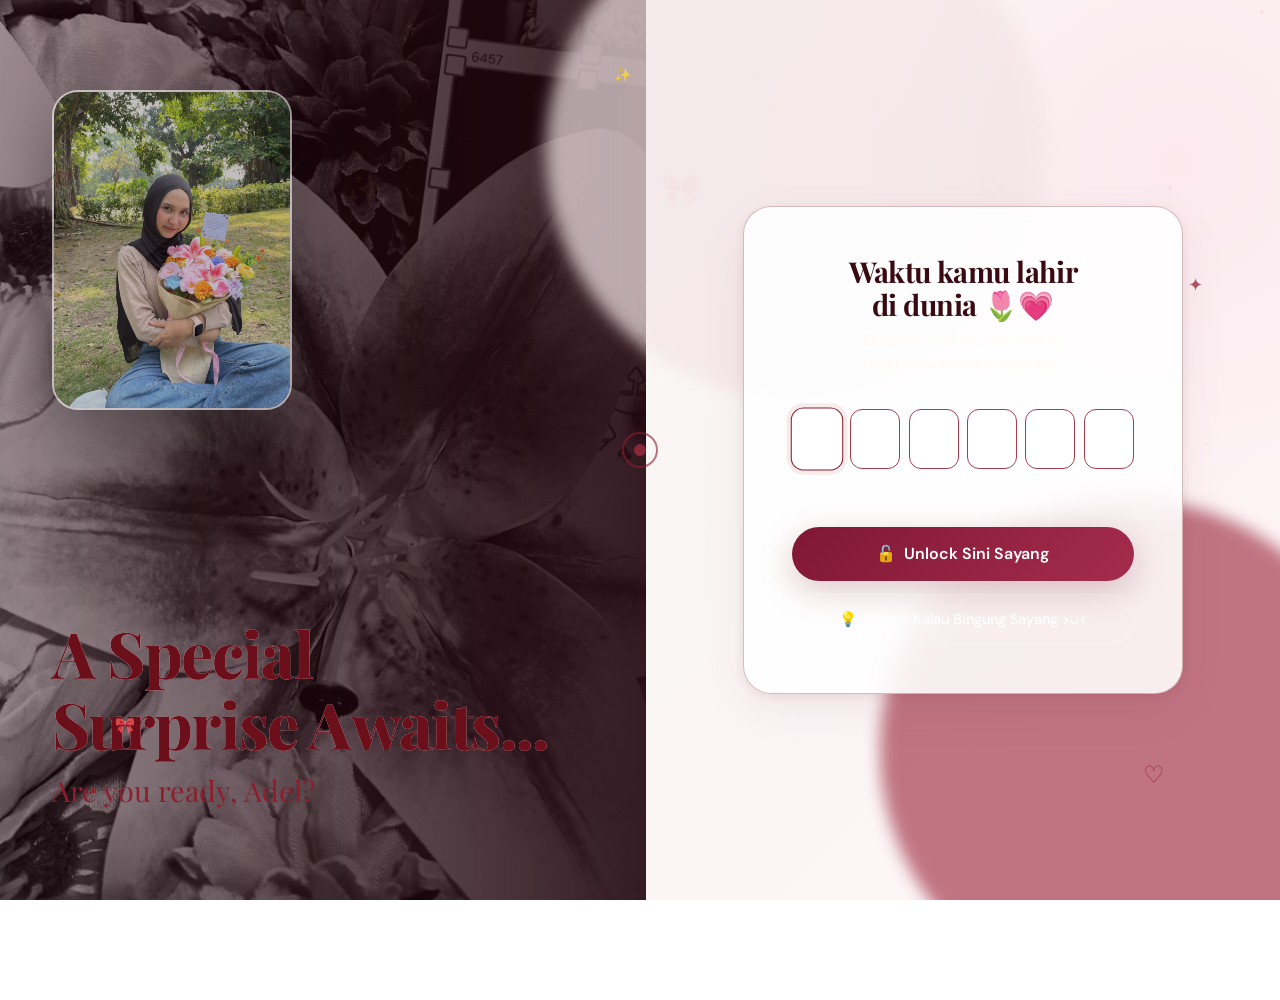
==== commit ef62cd2f: "fix final responsive overflow and viewport lock" ====
--- a/index.html
+++ b/index.html
@@ -2,7 +2,7 @@
 <html lang="en">
 <head>
   <meta charset="UTF-8">
-  <meta name="viewport" content="width=device-width, initial-scale=1.0">
+  <meta name="viewport" content="width=device-width, initial-scale=1.0, maximum-scale=1.0, user-scalable=no">
   <title>Enter the Vault 🔐</title>
   <link href="https://fonts.googleapis.com/css2?family=Playfair+Display:ital,wght@0,400;0,600;0,700;1,400;1,600&family=DM+Sans:wght@400;500;600;700" rel="stylesheet">
   <link rel="stylesheet" href="style.css">
@@ -28,8 +28,9 @@
       </div>
       <div class="split-left-content">
         
-        <h1 class="split-left-title">A Special Surprise Awaits...</h1>
-        <p class="split-left-subtitle">Are you ready to unlock it?</p>
+        <!-- Teks diubah menjadi warna maroon -->
+        <h1 class="split-left-title" style="color: #6B0F1A; -webkit-text-fill-color: #6B0F1A;">A Special Surprise Awaits...</h1>
+        <p class="split-left-subtitle" style="color: #8F1D2C;">Are you ready to unlock it?</p>
       </div>
     </div>
 
@@ -39,7 +40,7 @@
       <div class="hero-glow glow-2"></div>
       
       <div class="passcode-card">
-        <div class="passcode-title">The Day an Angel Was Born <span aria-hidden="true">🌷💗</span></div>
+        <div class="passcode-title">Waktu kamu lahir di dunia <span aria-hidden="true">🌷💗</span></div>
         <p class="passcode-subtitle">Enter the 6-digit passcode to open your birthday surprise!</p>
         
         <!-- 6-digit Inputs -->
@@ -198,4 +199,4 @@
     });
   </script>
 </body>
-</html>
+</html>
--- a/style.css
+++ b/style.css
@@ -1948,3 +1948,37 @@
   .split-left-photo { width:105px; height:140px; }
   .split-left-title { font-size:1.9rem; }
 }
+
+/* --- FIX SLIDER GALLERY HP --- */
+@media (max-width: 600px) {
+  .slider-arrow {
+    display: flex !important; /* Memaksa tombol panah muncul di HP */
+    width: 44px !important;
+    height: 44px !important;
+    background: rgba(127, 23, 52, 0.8) !important;
+    color: white !important;
+    border: none !important;
+    z-index: 99 !important;
+  }
+  .slider-arrow.prev { left: 10px !important; }
+  .slider-arrow.next { right: 10px !important; }
+  
+  /* Mencegah foto kepotong saat digeser */
+  .gallery-slide-item {
+    padding: 0.5rem !important;
+  }
+}
+
+/* Kunci total agar layar tidak bisa melebar atau digeser ke samping */
+html, body {
+  width: 100% !important;
+  max-width: 100vw !important;
+  overflow-x: hidden !important;
+  position: relative !important;
+  margin: 0 !important;
+  padding: 0 !important;
+}
+
+* {
+  box-sizing: border-box !important;
+}
